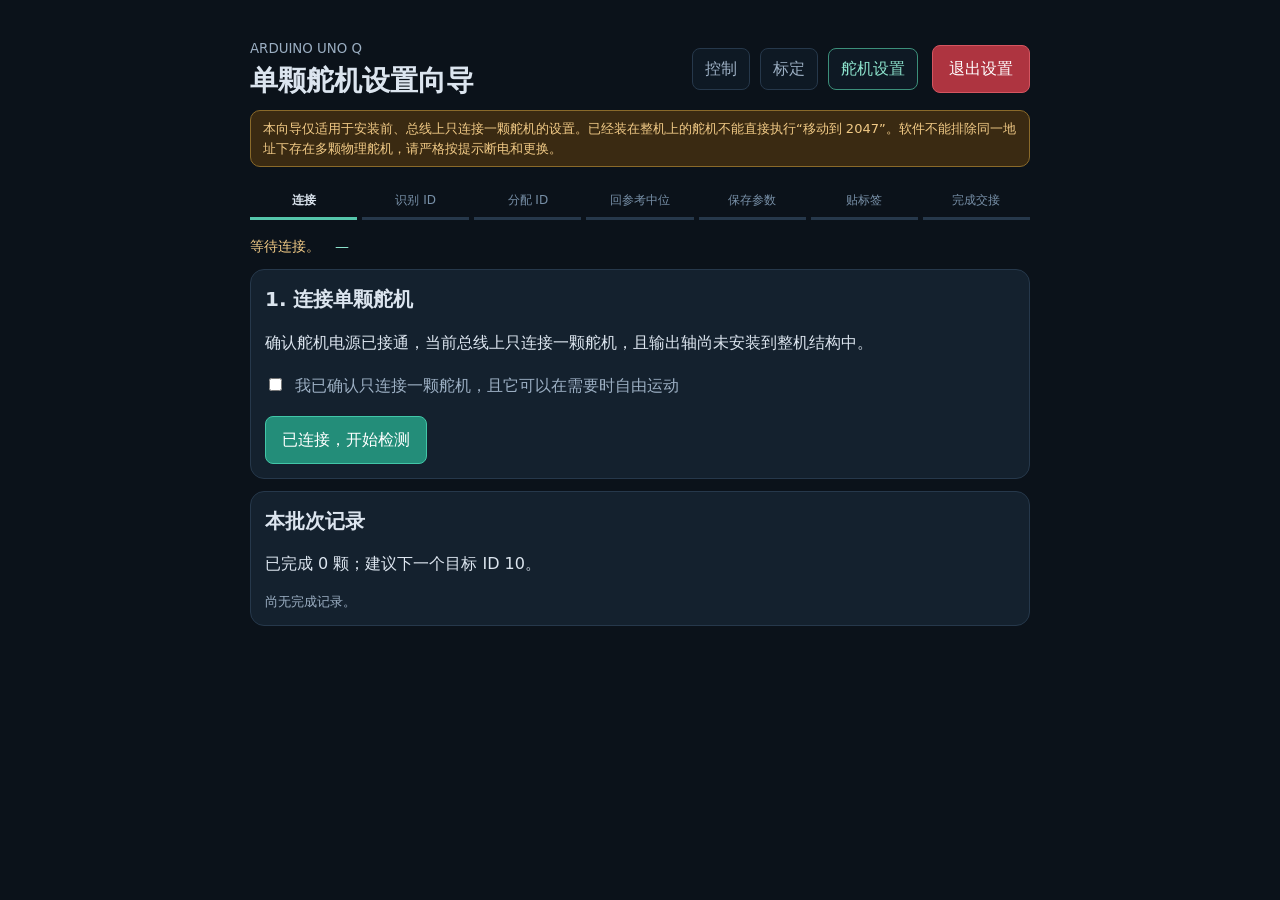
==== assets/servo.html @ 65d461db "Implement guided servo setup wizard" ====
<!doctype html>
<html lang='zh-CN'>
<meta charset='utf-8'>
<meta name='viewport' content='width=device-width,initial-scale=1'>
<title>舵机设置向导 · XGO Duck</title>
<link rel='stylesheet' href='style.css'>
<main class='page-servo wizard-page'>
  <header>
    <div><small>ARDUINO UNO Q</small><h1>单颗舵机设置向导</h1></div>
    <div class='header-actions'>
      <nav class='nav'><a href='/'>控制</a><a href='/calibrate.html'>标定</a><a href='/servo.html' aria-current='page'>舵机设置</a></nav>
      <button class='stop' id='exit'>退出设置</button>
    </div>
  </header>
  <p class='warn'>本向导仅适用于安装前、总线上只连接一颗舵机的设置。已经装在整机上的舵机不能直接执行“移动到 2047”。软件不能排除同一地址下存在多颗物理舵机，请严格按提示断电和更换。</p>
  <ol class='wizard-steps' id='step-list'>
    <li data-step='1'>连接</li><li data-step='2'>识别 ID</li><li data-step='3'>分配 ID</li><li data-step='4'>回参考中位</li><li data-step='5'>保存参数</li><li data-step='6'>贴标签</li><li data-step='7'>完成交接</li>
  </ol>
  <p id='message' class='wizard-message'>等待连接。<span id='mode'>—</span></p>

  <section class='servo-panel wizard-panel' data-panel='1'>
    <h2>1. 连接单颗舵机</h2>
    <p>确认舵机电源已接通，当前总线上只连接一颗舵机，且输出轴尚未安装到整机结构中。</p>
    <label class='check-line'><input id='single-confirm' type='checkbox'> 我已确认只连接一颗舵机，且它可以在需要时自由运动</label>
    <button class='primary' id='start'>已连接，开始检测</button>
  </section>

  <section class='servo-panel wizard-panel' data-panel='2' hidden>
    <h2>2. 识别当前 ID</h2>
    <div class='identity-card'><span>Current ID</span><strong id='current-id'>—</strong></div>
    <p id='scan-detail' class='hint'>正在扫描协议支持的有效单播地址。扫描不会运动舵机，也不会改写参数。</p>
    <button id='scan-again'>重新扫描</button><button id='cancel-scan' hidden>取消扫描</button><button class='primary' id='continue-identify'>确认识别，继续</button>
  </section>

  <section class='servo-panel wizard-panel' data-panel='3' hidden>
    <h2>3. 分配新 ID</h2>
    <p>Current ID 为只读。选择本项目的目标编号，写入后必须通过目标地址读回验证。</p>
    <label>目标 ID<select id='target-id'></select></label>
    <button class='primary' id='set-id'>写入并验证</button>
    <p id='id-verify' class='result'>尚未写入。</p>
  </section>

  <section class='servo-panel wizard-panel' data-panel='4' hidden>
    <h2>4. 回到参考中位</h2>
    <p class='danger-note'>下一步会使输出轴运动。请确认输出轴可自由运动；不要对已经安装在整机上的舵机使用此流程。</p>
    <label class='check-line'><input id='free-confirm' type='checkbox'> 我已确认输出轴可自由运动，并准备观察舵机</label>
    <button class='primary' id='goto'>移动到 2047 并验证</button>
    <p id='position-result' class='result'>尚未执行运动。</p>
  </section>

  <section class='servo-panel wizard-panel' data-panel='5' hidden>
    <h2>5. 保存 KP/KD</h2>
    <div class='gain-form'><label>KP<input id='kp' type='number' min='0' max='255' value='5'></label><label>KD<input id='kd' type='number' min='0' max='255' value='20'></label></div>
    <button class='primary' id='set-gains'>保存参数</button>
    <p id='gain-result' class='result'>尚未保存。结果会区分“已发送”和“已验证”。</p>
  </section>

  <section class='servo-panel wizard-panel' data-panel='6' hidden>
    <h2>6. 贴上实体标签</h2>
    <div class='label-card'><strong id='label-id'>ID —</strong><span id='label-name'>部位待识别</span></div>
    <p>请把页面显示的 ID 和部位名称贴到实体舵机上。参数配置由软件记录，实体标签是否贴好由你确认。</p>
    <button class='primary' id='label-done'>已贴标签，完成本颗</button>
  </section>

  <section class='servo-panel wizard-panel' data-panel='7' hidden>
    <h2>7. 完成与交接</h2>
    <div id='complete-summary' class='summary'></div>
    <p id='exit-state' class='result'>当前设置控制正在退出。</p>
    <div class='wizard-actions'><button class='primary' id='next'>设置下一颗</button><button id='end'>结束本次设置</button></div>
  </section>

  <section class='servo-panel batch-panel'>
    <h2>本批次记录</h2><p id='batch-summary'>已完成 0 颗。</p><div id='batch-list' class='batch-list'></div>
  </section>
</main>
<script src='servo.js'></script>
</html>
---- assets/style.css ----
:root{font:16px/1.5 system-ui,sans-serif;color:#dce5ef;background:#0b121a}*{box-sizing:border-box}main{max-width:980px;margin:auto;padding:28px 20px}header{display:flex;align-items:center;justify-content:space-between;gap:16px;flex-wrap:wrap}small,.hint{color:#9cafc3}h1{margin:0;font-size:36px}h2{font-size:18px;margin:0 0 16px}section,details{background:#14212e;border:1px solid #26384b;border-radius:14px;padding:20px;margin-top:18px}button{font:inherit;cursor:pointer;background:#28415a;color:#fff;border:1px solid #3c5b78;padding:11px 16px;border-radius:8px}button:hover{background:#355978}button:disabled{opacity:.4;cursor:not-allowed}.stop{background:#ae3440;border-color:#d55560}.buttons{display:flex;gap:12px;flex-wrap:wrap}.metrics{display:grid;grid-template-columns:repeat(4,1fr);gap:18px}.metrics strong{display:block;font-size:25px;color:#8ce2cc}.controls{display:grid;grid-template-columns:repeat(3,1fr);gap:22px}input[type=range]{display:block;width:100%;margin:14px 0;accent-color:#6de1c4}label{display:block}.hint{font-size:13px;margin-bottom:0}#mode{color:#8ce2cc;font-weight:normal;font-size:14px;margin-left:15px}.table{max-height:340px;overflow:auto}table{width:100%;border-collapse:collapse;text-align:right}td,th{padding:7px 12px;border-bottom:1px solid #273748}th{color:#9cafc3}pre{overflow:auto;white-space:pre-wrap;font-size:12px}#message{color:#f1ca86;min-height:24px}@media(max-width:620px){.metrics{grid-template-columns:repeat(2,1fr)}.controls{grid-template-columns:1fr}main{padding:16px 10px}h1{font-size:29px}}
.joysticks{display:flex;justify-content:space-around;gap:16px;margin:8px 0 16px}.joystick-side{text-align:center;min-width:0}.joystick-side label{margin-bottom:12px}.joy{width:min(34vw,200px);aspect-ratio:1;border-radius:50%;background:linear-gradient(#34506a55,#34506a55) center/1px 100% no-repeat,linear-gradient(#34506a55,#34506a55) center/100% 1px no-repeat,#0e1924;border:2px solid #3c5b78;position:relative;touch-action:none;user-select:none;cursor:grab}.joy:active{cursor:grabbing}.knob{position:absolute;width:34%;height:34%;left:33%;top:33%;border-radius:50%;background:#6de1c4;box-shadow:0 3px 12px #0005;pointer-events:none}.joy-value{font:14px monospace;color:#8ce2cc;margin:12px 0 0}
.telemetry-grid{display:grid;grid-template-columns:minmax(180px,1fr) 1.4fr;gap:18px;align-items:start}.imu-lines{font:13px/1.7 ui-monospace,monospace;color:#8ce2cc}.imu-lines b{display:inline-block;min-width:3.2em;color:#9cafc3;font-weight:normal}.telemetry .table{max-height:220px}.telemetry td,.telemetry th{padding:4px 8px;font-size:13px}tr.missing{color:#9cafc3;opacity:.55}@media(max-width:620px){.telemetry-grid{grid-template-columns:1fr}}
.header-actions{display:flex;align-items:center;gap:14px;flex-wrap:wrap}.nav{display:flex;gap:10px;flex-wrap:wrap}.nav a{color:#9cafc3;text-decoration:none;padding:8px 12px;border:1px solid #26384b;border-radius:8px;background:#0e1924}.nav a:hover{color:#fff;border-color:#3c5b78}.nav a[aria-current=page]{color:#8ce2cc;border-color:#3c8f7a}
.warn{background:#3a2a12;border:1px solid #8a6a2a;color:#f1ca86;padding:12px 14px;border-radius:10px;margin:12px 0}
.cal-list{display:flex;flex-direction:column;gap:12px}.cal-row{display:grid;grid-template-columns:minmax(160px,180px) 1fr auto;gap:12px;align-items:center;padding:12px;border:1px solid #26384b;border-radius:10px;background:#0e1924}.cal-row.done{background:#143028;border-color:#2f6b55}.cal-row input[type=range]{margin:0;width:100%}.cal-meta{display:flex;flex-direction:column;gap:2px;font-size:13px}.cal-meta b{font-size:15px}.cal-actions{display:flex;align-items:center;gap:10px;min-width:140px;justify-content:flex-end}.cal-actions span{font:13px monospace;color:#8ce2cc;min-width:42px;text-align:right}
.servo-form{display:flex;flex-wrap:wrap;gap:14px;align-items:end}.servo-form label{min-width:120px}.servo-form input[type=number]{display:block;width:100%;margin-top:6px;padding:8px 10px;border-radius:8px;border:1px solid #3c5b78;background:#0e1924;color:#dce5ef;font:inherit}
.page-servo{max-width:720px}.page-servo h1{font-size:28px}.page-servo .warn{padding:8px 12px;margin:8px 0 4px;font-size:13px}.page-servo .servo-steps{margin:0 0 8px;padding:0 0 0 1.4em;font-size:13px;color:#9cafc3;line-height:1.7}.page-servo #message{min-height:20px;margin:4px 0 0;font-size:14px}.page-servo .servo-panel{padding:14px;margin-top:12px}.servo-toolbar{display:flex;flex-wrap:wrap;gap:10px;align-items:end;margin-bottom:12px;padding-bottom:12px;border-bottom:1px solid #26384b}.servo-toolbar label{min-width:88px;font-size:13px;color:#9cafc3}.servo-toolbar input,.servo-row input,.servo-row select{width:88px;padding:6px 8px;border-radius:6px;border:1px solid #3c5b78;background:#0e1924;color:#dce5ef;font:inherit}.servo-toolbar button,.servo-row button{padding:7px 12px}.servo-grid{display:flex;flex-direction:column;gap:8px}.servo-row{display:grid;grid-template-columns:96px 88px 88px auto 1fr;gap:8px;align-items:center}.servo-row .servo-label{font-size:13px;color:#9cafc3}.servo-row .hint{margin:0}.servo-readout{font:14px monospace;color:#8ce2cc;min-width:88px}
@media(max-width:720px){.cal-row{grid-template-columns:1fr;}.cal-actions{justify-content:space-between}.servo-row{grid-template-columns:80px 1fr auto;}.servo-row .hint{grid-column:1/-1}}
.wizard-page{max-width:820px}.wizard-page h2{margin:0 0 10px;font-size:20px}.wizard-panel{min-height:180px}.wizard-steps{display:grid;grid-template-columns:repeat(7,1fr);gap:5px;padding:0;margin:16px 0;list-style:none}.wizard-steps li{padding:8px 4px;border-bottom:3px solid #26384b;color:#7890a8;text-align:center;font-size:12px}.wizard-steps li.active{border-color:#55c5ab;color:#dce5ef;font-weight:700}.wizard-steps li.done{border-color:#3f756d;color:#8ce2cc}.wizard-message{min-height:26px;color:#dce5ef}.wizard-panel p{line-height:1.6}.check-line{display:block;margin:18px 0;color:#dce5ef}.check-line input{margin-right:8px}.primary{background:#238d79!important;border-color:#42c7a8!important;color:#fff}.identity-card,.label-card{display:flex;align-items:center;justify-content:space-between;padding:16px 20px;margin:14px 0;background:#10202e;border:1px solid #31516c;border-radius:10px}.identity-card strong,.label-card strong{font:700 34px monospace;color:#8ce2cc}.label-card{display:block;text-align:center}.label-card span{display:block;margin-top:8px;font-size:20px;color:#dce5ef}.danger-note{padding:10px 12px;background:#392523;border-left:4px solid #e87967;color:#ffd5ce}.gain-form{display:flex;gap:20px;margin:16px 0}.gain-form label,.wizard-panel>label{display:block;color:#9cafc3}.gain-form input,.wizard-panel select{display:block;margin-top:6px;width:160px;padding:9px;border:1px solid #3c5b78;border-radius:7px;background:#0e1924;color:#dce5ef;font:inherit}.result{min-height:24px;margin-top:14px}.result.ok{color:#8ce2cc}.result.error{color:#ff9d8f}.summary{padding:12px;background:#10202e;border-radius:8px;color:#dce5ef}.wizard-actions{display:flex;gap:10px;margin-top:16px}.batch-panel{margin-top:12px}.batch-list{display:flex;flex-wrap:wrap;gap:8px}.batch-chip{padding:6px 10px;border-radius:999px;background:#163c3c;color:#8ce2cc;font-size:12px}
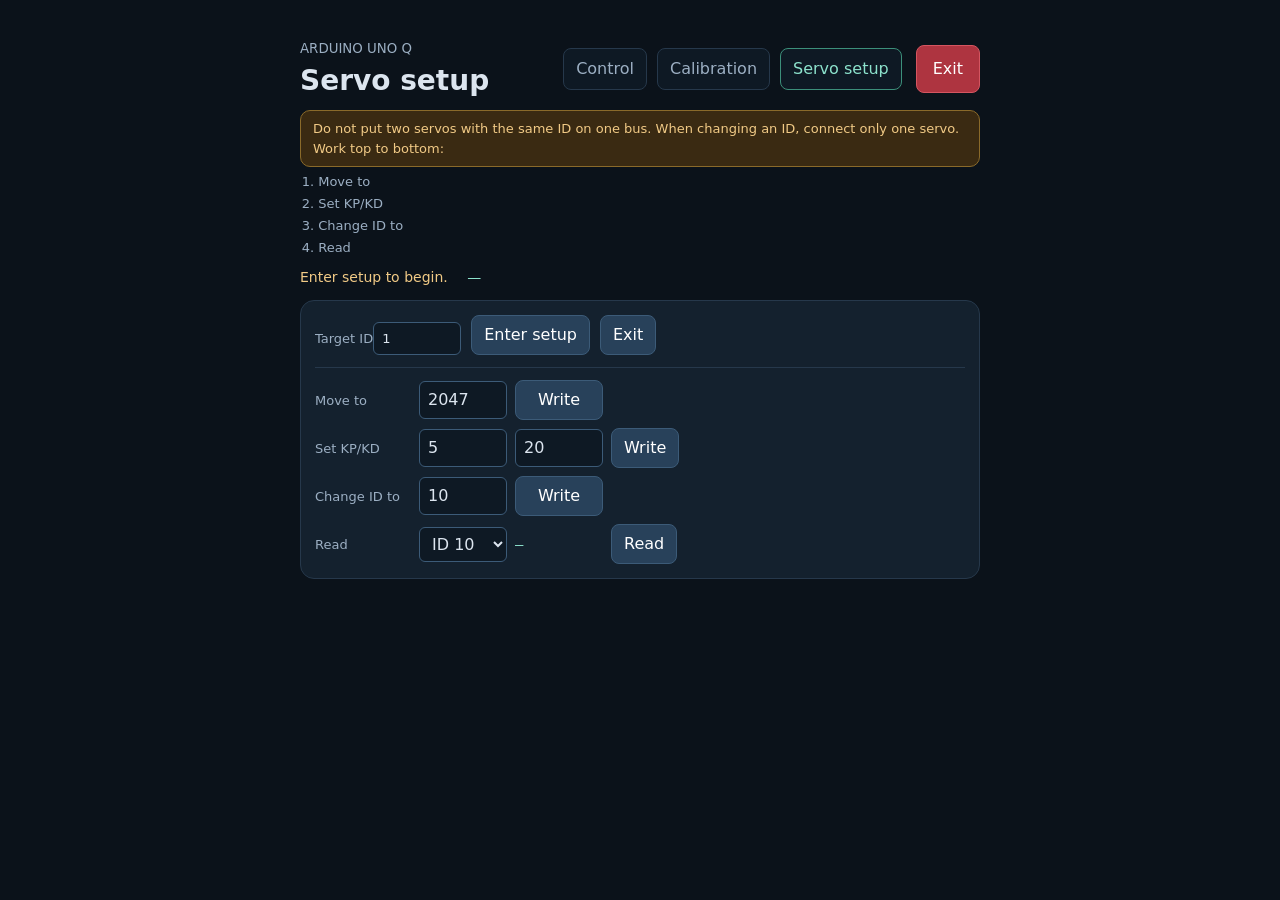
==== commit 524d2e7c: "Add a standalone URT2 servo-setup host Split servo initialisation into two paths so a Feetech URT2 c" ====
--- a/assets/servo.html
+++ b/assets/servo.html
@@ -1,77 +1,53 @@
 <!doctype html>
-<html lang='zh-CN'>
-<meta charset='utf-8'>
-<meta name='viewport' content='width=device-width,initial-scale=1'>
-<title>舵机设置向导 · XGO Duck</title>
-<link rel='stylesheet' href='style.css'>
-<main class='page-servo wizard-page'>
-  <header>
-    <div><small>ARDUINO UNO Q</small><h1>单颗舵机设置向导</h1></div>
-    <div class='header-actions'>
-      <nav class='nav'><a href='/'>控制</a><a href='/calibrate.html'>标定</a><a href='/servo.html' aria-current='page'>舵机设置</a></nav>
-      <button class='stop' id='exit'>退出设置</button>
+<html lang="en"><meta charset="utf-8"><meta name="viewport" content="width=device-width, initial-scale=1">
+<title>Servo setup · XGO Duck</title><link rel="stylesheet" href="style.css">
+<main class="page-servo">
+<header>
+  <div><small>ARDUINO UNO Q</small><h1>Servo setup</h1></div>
+  <div class="header-actions">
+    <nav class="nav"><a href="/">Control</a><a href="/calibrate.html">Calibration</a><a href="/servo.html" aria-current="page">Servo setup</a></nav>
+    <button class="stop" id="exit">Exit</button>
+  </div>
+</header>
+<p class="warn">Do not put two servos with the same ID on one bus. When changing an ID, connect only one servo. Work top to bottom:</p>
+<ol class="servo-steps">
+  <li>Move to</li>
+  <li>Set KP/KD</li>
+  <li>Change ID to</li>
+  <li>Read</li>
+</ol>
+<p id="message">Enter setup to begin. <span id="mode">—</span></p>
+<section class="servo-panel">
+  <div class="servo-toolbar">
+    <label>Target ID<input id="target-id" type="number" min="1" max="253" value="1"></label>
+    <button id="start">Enter setup</button>
+    <button id="exit2">Exit</button>
+  </div>
+  <div class="servo-grid">
+    <div class="servo-row">
+      <span class="servo-label">Move to</span>
+      <input id="goto-pos" type="number" min="0" max="4095" value="2047" title="Raw position">
+      <button id="goto">Write</button>
     </div>
-  </header>
-  <p class='warn'>本向导仅适用于安装前、总线上只连接一颗舵机的设置。已经装在整机上的舵机不能直接执行“移动到 2047”。软件不能排除同一地址下存在多颗物理舵机，请严格按提示断电和更换。</p>
-  <ol class='wizard-steps' id='step-list'>
-    <li data-step='1'>连接</li><li data-step='2'>识别 ID</li><li data-step='3'>分配 ID</li><li data-step='4'>回参考中位</li><li data-step='5'>保存参数</li><li data-step='6'>贴标签</li><li data-step='7'>完成交接</li>
-  </ol>
-  <p id='message' class='wizard-message'>等待连接。<span id='mode'>—</span></p>
-
-  <section class='servo-panel wizard-panel' data-panel='1'>
-    <h2>1. 连接单颗舵机</h2>
-    <p>确认舵机电源已接通，当前总线上只连接一颗舵机，且输出轴尚未安装到整机结构中。</p>
-    <label class='check-line'><input id='single-confirm' type='checkbox'> 我已确认只连接一颗舵机，且它可以在需要时自由运动</label>
-    <button class='primary' id='start'>已连接，开始检测</button>
-  </section>
-
-  <section class='servo-panel wizard-panel' data-panel='2' hidden>
-    <h2>2. 识别当前 ID</h2>
-    <div class='identity-card'><span>Current ID</span><strong id='current-id'>—</strong></div>
-    <p id='scan-detail' class='hint'>正在扫描协议支持的有效单播地址。扫描不会运动舵机，也不会改写参数。</p>
-    <button id='scan-again'>重新扫描</button><button id='cancel-scan' hidden>取消扫描</button><button class='primary' id='continue-identify'>确认识别，继续</button>
-  </section>
-
-  <section class='servo-panel wizard-panel' data-panel='3' hidden>
-    <h2>3. 分配新 ID</h2>
-    <p>Current ID 为只读。选择本项目的目标编号，写入后必须通过目标地址读回验证。</p>
-    <label>目标 ID<select id='target-id'></select></label>
-    <button class='primary' id='set-id'>写入并验证</button>
-    <p id='id-verify' class='result'>尚未写入。</p>
-  </section>
-
-  <section class='servo-panel wizard-panel' data-panel='4' hidden>
-    <h2>4. 回到参考中位</h2>
-    <p class='danger-note'>下一步会使输出轴运动。请确认输出轴可自由运动；不要对已经安装在整机上的舵机使用此流程。</p>
-    <label class='check-line'><input id='free-confirm' type='checkbox'> 我已确认输出轴可自由运动，并准备观察舵机</label>
-    <button class='primary' id='goto'>移动到 2047 并验证</button>
-    <p id='position-result' class='result'>尚未执行运动。</p>
-  </section>
-
-  <section class='servo-panel wizard-panel' data-panel='5' hidden>
-    <h2>5. 保存 KP/KD</h2>
-    <div class='gain-form'><label>KP<input id='kp' type='number' min='0' max='255' value='5'></label><label>KD<input id='kd' type='number' min='0' max='255' value='20'></label></div>
-    <button class='primary' id='set-gains'>保存参数</button>
-    <p id='gain-result' class='result'>尚未保存。结果会区分“已发送”和“已验证”。</p>
-  </section>
-
-  <section class='servo-panel wizard-panel' data-panel='6' hidden>
-    <h2>6. 贴上实体标签</h2>
-    <div class='label-card'><strong id='label-id'>ID —</strong><span id='label-name'>部位待识别</span></div>
-    <p>请把页面显示的 ID 和部位名称贴到实体舵机上。参数配置由软件记录，实体标签是否贴好由你确认。</p>
-    <button class='primary' id='label-done'>已贴标签，完成本颗</button>
-  </section>
-
-  <section class='servo-panel wizard-panel' data-panel='7' hidden>
-    <h2>7. 完成与交接</h2>
-    <div id='complete-summary' class='summary'></div>
-    <p id='exit-state' class='result'>当前设置控制正在退出。</p>
-    <div class='wizard-actions'><button class='primary' id='next'>设置下一颗</button><button id='end'>结束本次设置</button></div>
-  </section>
-
-  <section class='servo-panel batch-panel'>
-    <h2>本批次记录</h2><p id='batch-summary'>已完成 0 颗。</p><div id='batch-list' class='batch-list'></div>
-  </section>
+    <div class="servo-row">
+      <span class="servo-label">Set KP/KD</span>
+      <input id="kp" type="number" min="0" max="255" value="5" title="KP">
+      <input id="kd" type="number" min="0" max="255" value="20" title="KD">
+      <button id="set-gains">Write</button>
+    </div>
+    <div class="servo-row">
+      <span class="servo-label">Change ID to</span>
+      <input id="new-id" type="number" min="1" max="253" value="10" title="New ID">
+      <button id="set-id">Write</button>
+    </div>
+    <div class="servo-row">
+      <span class="servo-label">Read</span>
+      <select id="read-id" title="Servo ID"></select>
+      <strong id="read-out" class="servo-readout">—</strong>
+      <button id="read">Read</button>
+    </div>
+  </div>
+</section>
 </main>
-<script src='servo.js'></script>
+<script src="servo.js"></script>
 </html>
--- a/assets/style.css
+++ b/assets/style.css
@@ -8,3 +8,5 @@
 .page-servo{max-width:720px}.page-servo h1{font-size:28px}.page-servo .warn{padding:8px 12px;margin:8px 0 4px;font-size:13px}.page-servo .servo-steps{margin:0 0 8px;padding:0 0 0 1.4em;font-size:13px;color:#9cafc3;line-height:1.7}.page-servo #message{min-height:20px;margin:4px 0 0;font-size:14px}.page-servo .servo-panel{padding:14px;margin-top:12px}.servo-toolbar{display:flex;flex-wrap:wrap;gap:10px;align-items:end;margin-bottom:12px;padding-bottom:12px;border-bottom:1px solid #26384b}.servo-toolbar label{min-width:88px;font-size:13px;color:#9cafc3}.servo-toolbar input,.servo-row input,.servo-row select{width:88px;padding:6px 8px;border-radius:6px;border:1px solid #3c5b78;background:#0e1924;color:#dce5ef;font:inherit}.servo-toolbar button,.servo-row button{padding:7px 12px}.servo-grid{display:flex;flex-direction:column;gap:8px}.servo-row{display:grid;grid-template-columns:96px 88px 88px auto 1fr;gap:8px;align-items:center}.servo-row .servo-label{font-size:13px;color:#9cafc3}.servo-row .hint{margin:0}.servo-readout{font:14px monospace;color:#8ce2cc;min-width:88px}
 @media(max-width:720px){.cal-row{grid-template-columns:1fr;}.cal-actions{justify-content:space-between}.servo-row{grid-template-columns:80px 1fr auto;}.servo-row .hint{grid-column:1/-1}}
 .wizard-page{max-width:820px}.wizard-page h2{margin:0 0 10px;font-size:20px}.wizard-panel{min-height:180px}.wizard-steps{display:grid;grid-template-columns:repeat(7,1fr);gap:5px;padding:0;margin:16px 0;list-style:none}.wizard-steps li{padding:8px 4px;border-bottom:3px solid #26384b;color:#7890a8;text-align:center;font-size:12px}.wizard-steps li.active{border-color:#55c5ab;color:#dce5ef;font-weight:700}.wizard-steps li.done{border-color:#3f756d;color:#8ce2cc}.wizard-message{min-height:26px;color:#dce5ef}.wizard-panel p{line-height:1.6}.check-line{display:block;margin:18px 0;color:#dce5ef}.check-line input{margin-right:8px}.primary{background:#238d79!important;border-color:#42c7a8!important;color:#fff}.identity-card,.label-card{display:flex;align-items:center;justify-content:space-between;padding:16px 20px;margin:14px 0;background:#10202e;border:1px solid #31516c;border-radius:10px}.identity-card strong,.label-card strong{font:700 34px monospace;color:#8ce2cc}.label-card{display:block;text-align:center}.label-card span{display:block;margin-top:8px;font-size:20px;color:#dce5ef}.danger-note{padding:10px 12px;background:#392523;border-left:4px solid #e87967;color:#ffd5ce}.gain-form{display:flex;gap:20px;margin:16px 0}.gain-form label,.wizard-panel>label{display:block;color:#9cafc3}.gain-form input,.wizard-panel select{display:block;margin-top:6px;width:160px;padding:9px;border:1px solid #3c5b78;border-radius:7px;background:#0e1924;color:#dce5ef;font:inherit}.result{min-height:24px;margin-top:14px}.result.ok{color:#8ce2cc}.result.error{color:#ff9d8f}.summary{padding:12px;background:#10202e;border-radius:8px;color:#dce5ef}.wizard-actions{display:flex;gap:10px;margin-top:16px}.batch-panel{margin-top:12px}.batch-list{display:flex;flex-wrap:wrap;gap:8px}.batch-chip{padding:6px 10px;border-radius:999px;background:#163c3c;color:#8ce2cc;font-size:12px}
+.baud-pick{display:flex;align-items:center;gap:6px;font-size:13px;color:#9cafc3}.baud-pick select{padding:6px 8px;border-radius:6px;border:1px solid #3c5b78;background:#0e1924;color:#dce5ef;font:inherit}
+.wizard-steps li.clickable{cursor:pointer}.wizard-steps li.clickable:hover{border-color:#55c5ab;color:#dce5ef}.wizard-steps li.clickable::after{content:'';display:block;font-size:10px;color:#557187}.wizard-steps li.clickable:hover::after{content:'返回'}
